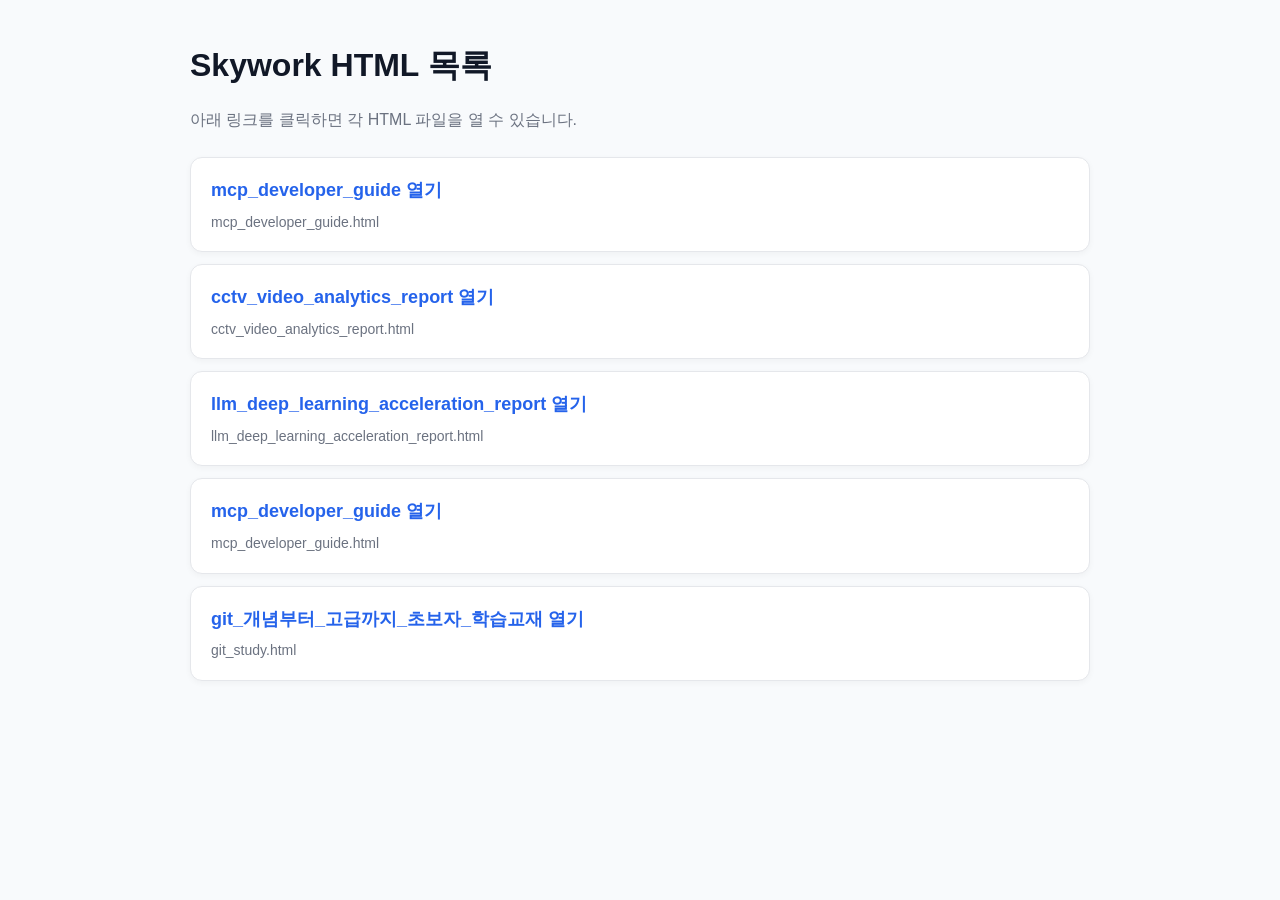
==== index.html @ 2409901c "Update link and filename for git study resource" ====
<!DOCTYPE html>
<html lang="ko">
<head>
  <meta charset="UTF-8">
  <title>Skywork AI에서 생성한 HTML 파일 목록</title>
  <style>
    body {
      font-family: Arial, sans-serif;
      max-width: 900px;
      margin: 40px auto;
      padding: 0 20px;
      line-height: 1.6;
      background: #f8fafc;
      color: #111827;
    }

    h1 {
      margin-bottom: 8px;
    }

    .description {
      color: #6b7280;
      margin-bottom: 24px;
    }

    .card {
      background: #ffffff;
      border: 1px solid #e5e7eb;
      border-radius: 12px;
      padding: 18px 20px;
      margin-bottom: 12px;
      box-shadow: 0 2px 6px rgba(0, 0, 0, 0.04);
    }

    .card a {
      font-size: 18px;
      font-weight: bold;
      color: #2563eb;
      text-decoration: none;
    }

    .card a:hover {
      text-decoration: underline;
    }

    .filename {
      margin-top: 6px;
      color: #6b7280;
      font-size: 14px;
    }
  </style>
</head>
<body>
  <h1>Skywork HTML 목록</h1>
  <p class="description">아래 링크를 클릭하면 각 HTML 파일을 열 수 있습니다.</p>

  <div class="card">
    <a href="mcp_developer_guide.html">mcp_developer_guide 열기</a>
    <div class="filename">mcp_developer_guide.html</div>
  </div>

  <div class="card">
    <a href="cctv_video_analytics_report.html">cctv_video_analytics_report 열기</a>
    <div class="filename">cctv_video_analytics_report.html</div>
  </div>

  <div class="card">
    <a href="llm_deep_learning_acceleration_report.html">llm_deep_learning_acceleration_report 열기</a>
    <div class="filename">llm_deep_learning_acceleration_report.html</div>
  </div>

  <div class="card">
    <a href="mcp_developer_guide.html">mcp_developer_guide 열기</a>
    <div class="filename">mcp_developer_guide.html</div>
  </div>

  <div class="card">
    <a href="git_study.html">git_개념부터_고급까지_초보자_학습교재 열기</a>
    <div class="filename">git_study.html</div>
  </div>
</body>
</html>
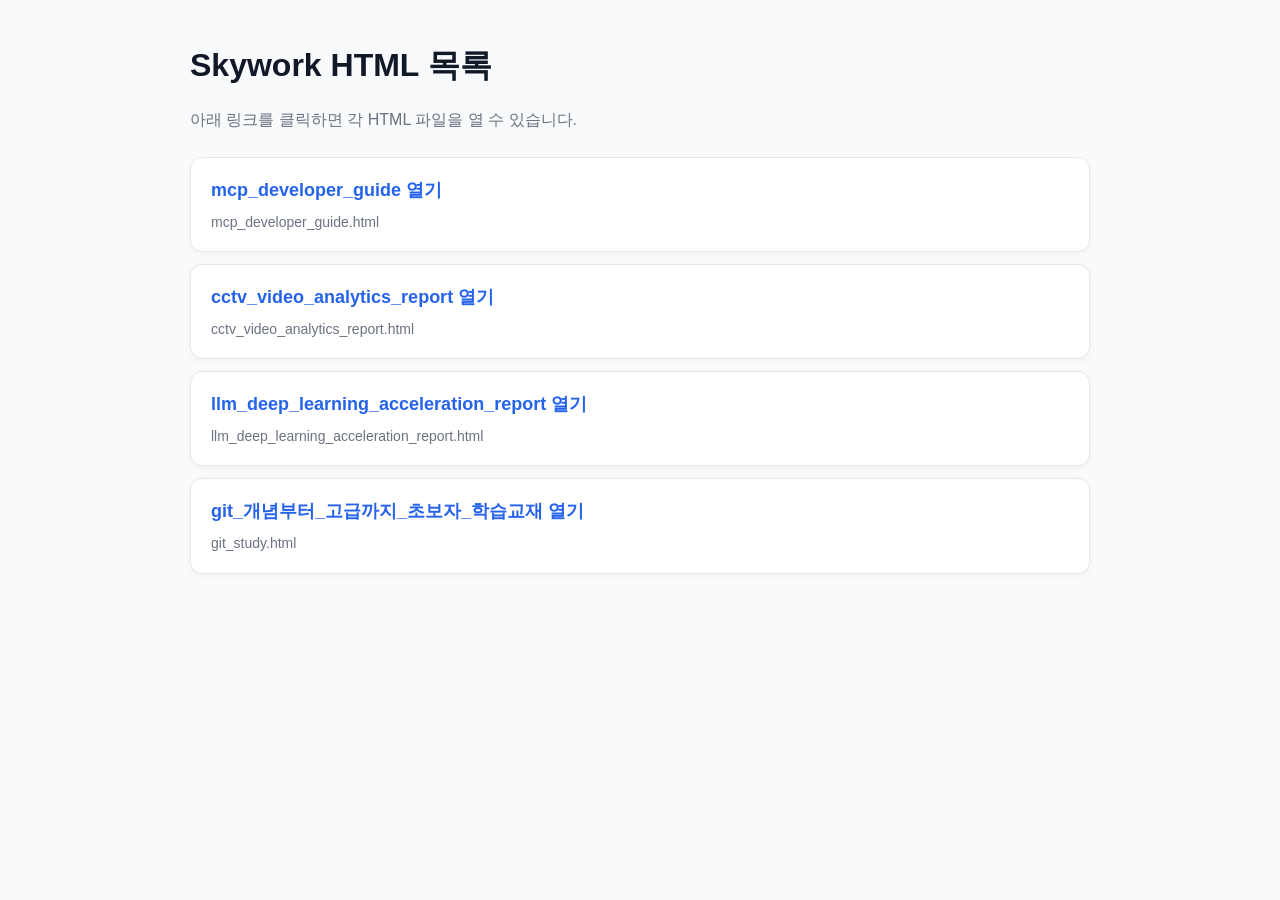
==== commit 26d6f23d: "Update index.html" ====
--- a/index.html
+++ b/index.html
@@ -70,11 +70,6 @@
   </div>
 
   <div class="card">
-    <a href="mcp_developer_guide.html">mcp_developer_guide 열기</a>
-    <div class="filename">mcp_developer_guide.html</div>
-  </div>
-
-  <div class="card">
     <a href="git_study.html">git_개념부터_고급까지_초보자_학습교재 열기</a>
     <div class="filename">git_study.html</div>
   </div>
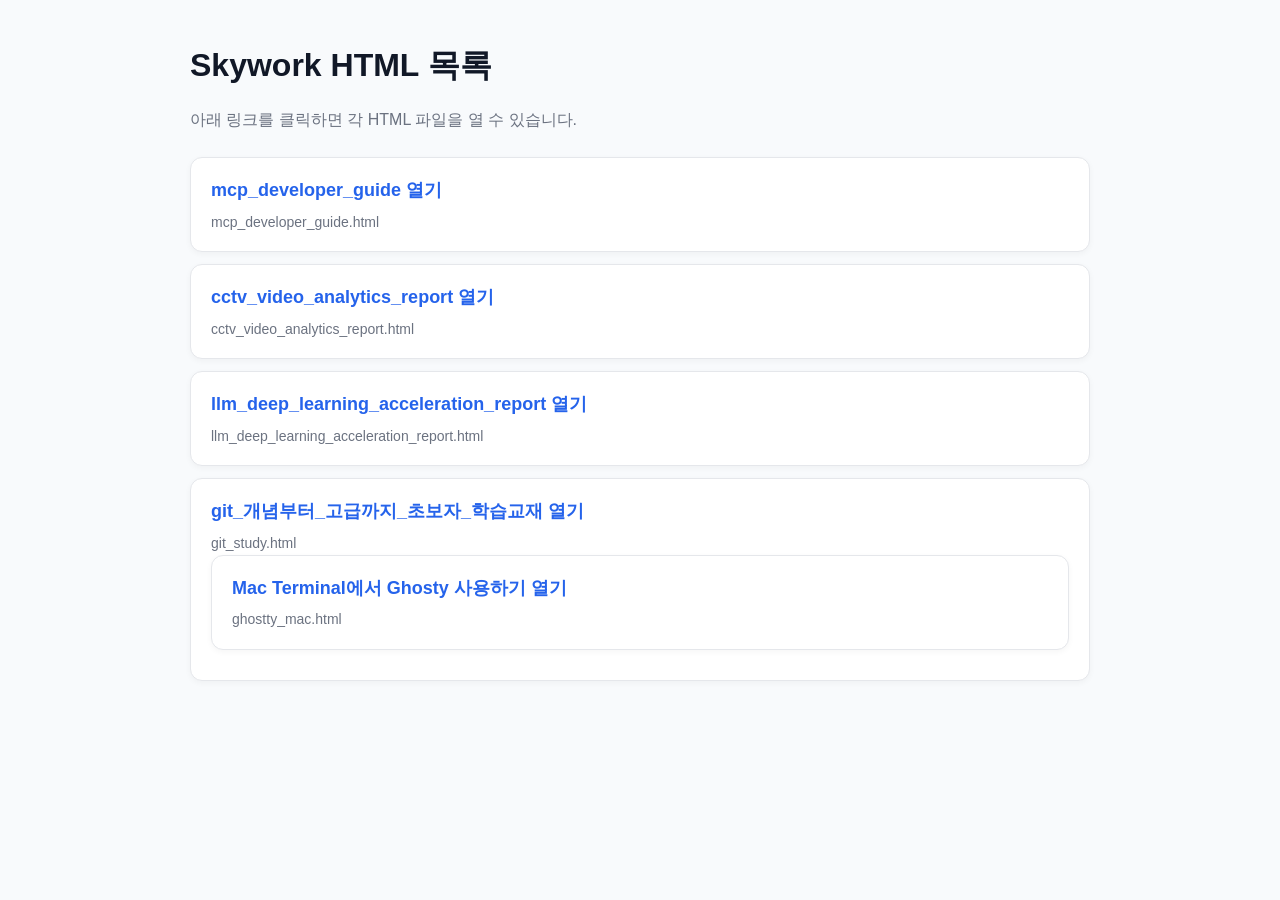
==== commit c338a7d3: "Add link to Ghosty usage guide for Mac Terminal" ====
--- a/index.html
+++ b/index.html
@@ -72,6 +72,11 @@
   <div class="card">
     <a href="git_study.html">git_개념부터_고급까지_초보자_학습교재 열기</a>
     <div class="filename">git_study.html</div>
+  
+  <div class="card">
+    <a href="ghostty_mac.html">Mac Terminal에서 Ghosty 사용하기 열기</a>
+    <div class="filename">ghostty_mac.html</div>
+
   </div>
 </body>
 </html>
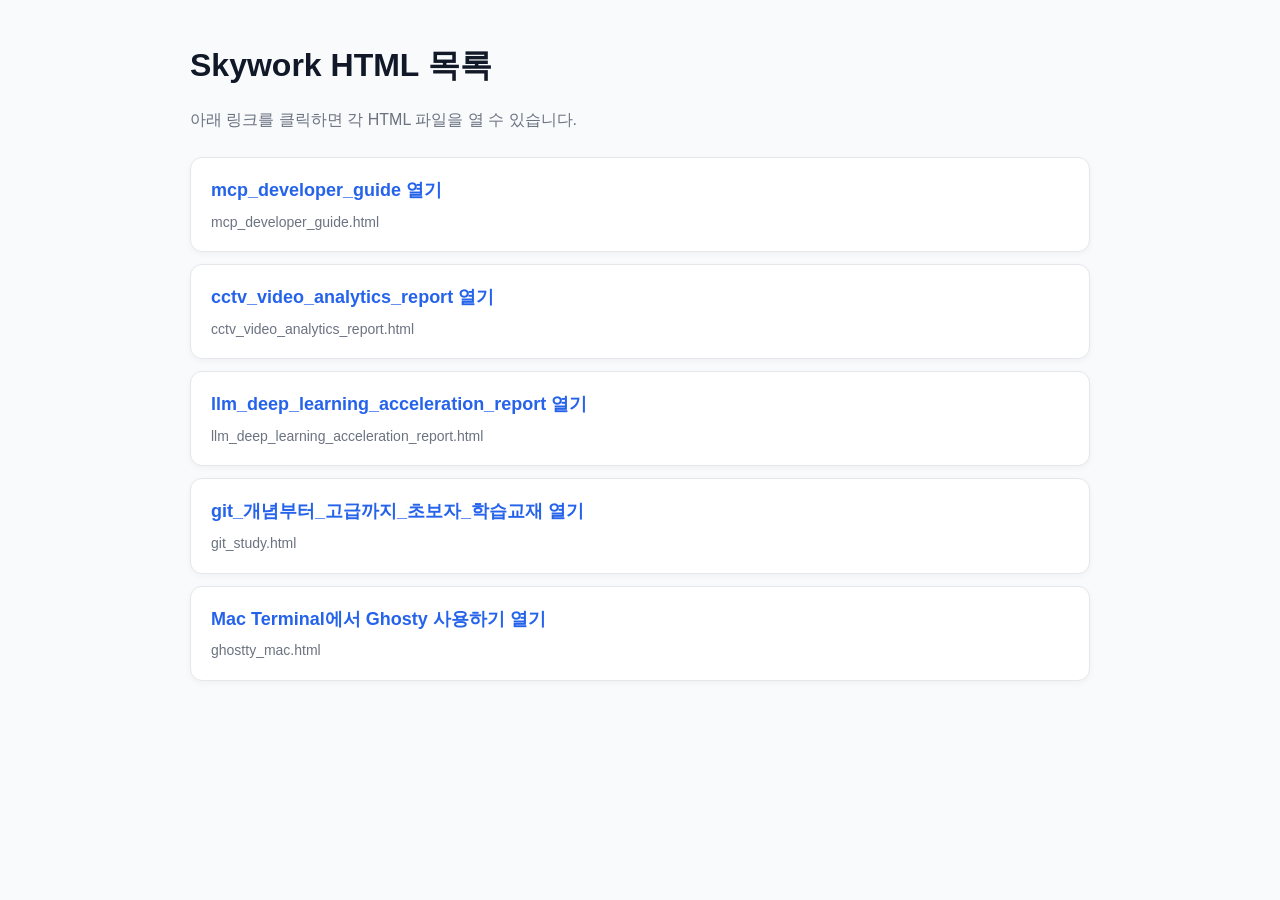
==== commit 2dbe9193: "Update index.html" ====
--- a/index.html
+++ b/index.html
@@ -72,6 +72,7 @@
   <div class="card">
     <a href="git_study.html">git_개념부터_고급까지_초보자_학습교재 열기</a>
     <div class="filename">git_study.html</div>
+  </div>
   
   <div class="card">
     <a href="ghostty_mac.html">Mac Terminal에서 Ghosty 사용하기 열기</a>
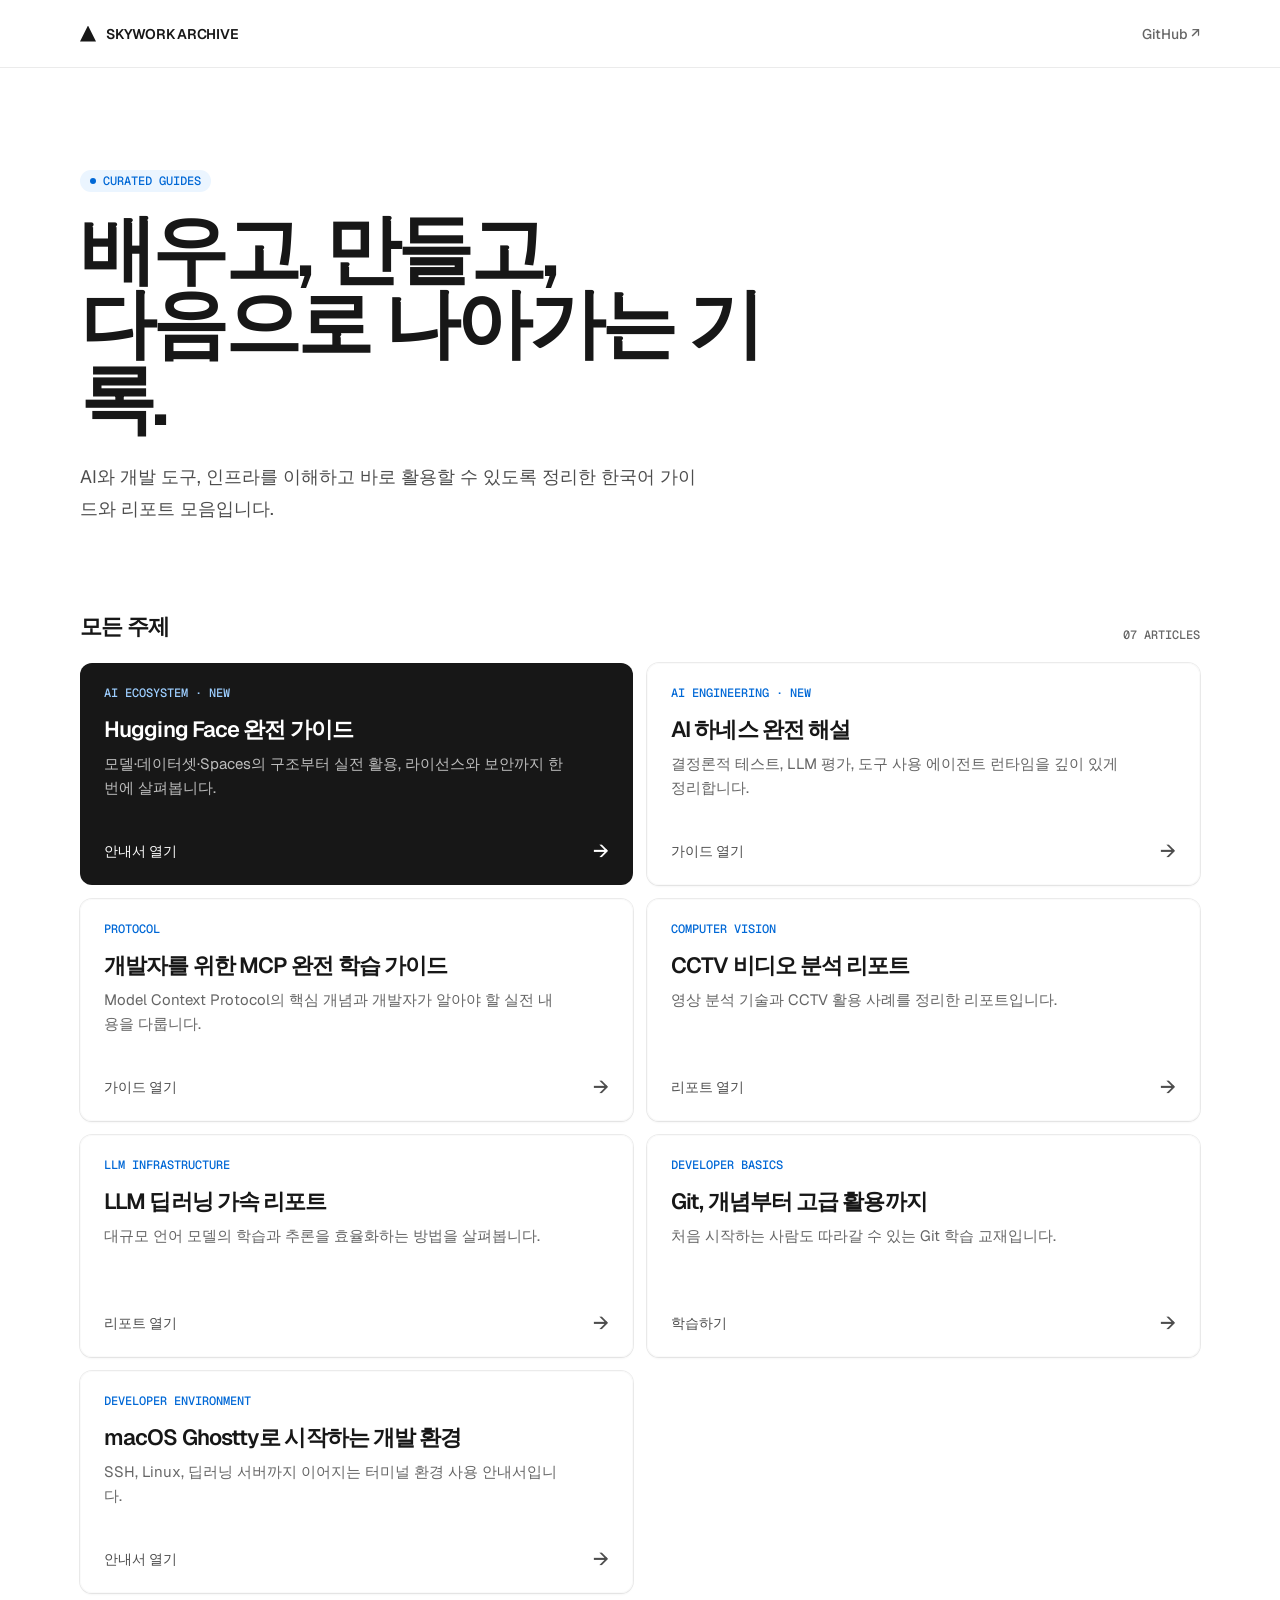
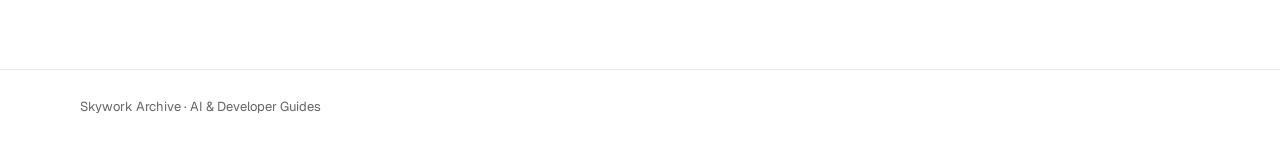
==== commit 78298703: "feat: publish AI guides and redesign archive" ====
--- a/index.html
+++ b/index.html
@@ -1,83 +1,168 @@
-<!DOCTYPE html>
+<!doctype html>
 <html lang="ko">
 <head>
   <meta charset="UTF-8">
-  <title>Skywork AI에서 생성한 HTML 파일 목록</title>
+  <meta name="viewport" content="width=device-width, initial-scale=1">
+  <meta name="description" content="AI, 개발 도구, 인프라를 주제로 한 한국어 가이드와 리포트 모음입니다.">
+  <title>Skywork Archive — AI &amp; Developer Guides</title>
+  <link rel="preconnect" href="https://fonts.googleapis.com">
+  <link rel="preconnect" href="https://fonts.gstatic.com" crossorigin>
+  <link href="https://fonts.googleapis.com/css2?family=Geist:wght@400;500;600&family=Geist+Mono:wght@400;500&display=swap" rel="stylesheet">
   <style>
-    body {
-      font-family: Arial, sans-serif;
-      max-width: 900px;
-      margin: 40px auto;
-      padding: 0 20px;
-      line-height: 1.6;
-      background: #f8fafc;
-      color: #111827;
+    :root {
+      --ink: #171717;
+      --muted: #666;
+      --line: rgba(0, 0, 0, .08);
+      --surface: #fff;
+      --wash: #fafafa;
+      --blue-wash: #ebf5ff;
+      --blue: #0068d6;
+      --ring: 0 0 0 1px var(--line);
+      --card-shadow: 0 0 0 1px var(--line), 0 2px 2px rgba(0,0,0,.035), inset 0 0 0 1px #fafafa;
     }
 
-    h1 {
-      margin-bottom: 8px;
+    * { box-sizing: border-box; }
+    html { scroll-behavior: smooth; }
+    body {
+      margin: 0;
+      min-width: 320px;
+      background: var(--surface);
+      color: var(--ink);
+      font-family: "Geist", -apple-system, BlinkMacSystemFont, "Segoe UI", sans-serif;
+      font-feature-settings: "liga" 1;
+      -webkit-font-smoothing: antialiased;
     }
+    a { color: inherit; }
+    .container { width: min(1120px, calc(100% - 40px)); margin: 0 auto; }
 
-    .description {
-      color: #6b7280;
-      margin-bottom: 24px;
+    header {
+      min-height: 68px;
+      border-bottom: 1px solid var(--line);
+      display: flex;
+      align-items: center;
     }
+    .site-nav { display: flex; align-items: center; justify-content: space-between; gap: 16px; }
+    .brand { display: inline-flex; align-items: center; gap: 10px; color: var(--ink); text-decoration: none; font-size: 14px; font-weight: 600; letter-spacing: -.25px; }
+    .brand-mark { width: 16px; height: 16px; background: var(--ink); clip-path: polygon(50% 0, 100% 100%, 0 100%); }
+    .source-link { color: var(--muted); font-size: 14px; font-weight: 500; text-decoration: none; }
+    .source-link:hover { color: var(--ink); }
+    .source-link:focus-visible, .article:focus-visible { outline: 2px solid #0070f3; outline-offset: 3px; }
 
-    .card {
-      background: #ffffff;
-      border: 1px solid #e5e7eb;
+    main { padding: 100px 0 76px; }
+    .eyebrow { display: inline-flex; align-items: center; gap: 7px; margin: 0 0 20px; color: var(--blue); background: var(--blue-wash); border-radius: 999px; padding: 5px 10px; font: 500 12px/1 "Geist Mono", ui-monospace, monospace; }
+    .eyebrow::before { content: ""; width: 6px; height: 6px; background: currentColor; border-radius: 50%; }
+    h1 { max-width: 760px; margin: 0; font-size: clamp(42px, 7vw, 76px); line-height: .98; letter-spacing: clamp(-3.6px, -.4vw, -2px); font-weight: 600; }
+    .intro { max-width: 620px; margin: 26px 0 0; color: #4d4d4d; font-size: 18px; line-height: 1.75; }
+
+    .collection-head { display: flex; align-items: end; justify-content: space-between; gap: 20px; margin: 88px 0 22px; }
+    .collection-head h2 { margin: 0; font-size: 22px; line-height: 1.3; letter-spacing: -.8px; }
+    .collection-count { margin: 0; color: var(--muted); font: 500 12px/1 "Geist Mono", ui-monospace, monospace; }
+    .grid { display: grid; grid-template-columns: repeat(2, minmax(0, 1fr)); gap: 14px; }
+    .article {
+      min-height: 222px;
+      padding: 24px;
+      background: var(--surface);
+      box-shadow: var(--card-shadow);
       border-radius: 12px;
-      padding: 18px 20px;
-      margin-bottom: 12px;
-      box-shadow: 0 2px 6px rgba(0, 0, 0, 0.04);
+      display: flex;
+      flex-direction: column;
+      text-decoration: none;
+      transition: transform 180ms ease, box-shadow 180ms ease;
     }
+    .article:hover { transform: translateY(-3px); box-shadow: 0 0 0 1px rgba(0,0,0,.11), 0 12px 24px rgba(0,0,0,.07), inset 0 0 0 1px #fafafa; }
+    .article--featured { background: #171717; color: #fff; box-shadow: none; }
+    .article--featured:hover { box-shadow: 0 12px 24px rgba(0,0,0,.17); }
+    .article-meta { color: var(--blue); font: 500 12px/1 "Geist Mono", ui-monospace, monospace; }
+    .article--featured .article-meta { color: #9dceff; }
+    .article h3 { max-width: 440px; margin: 17px 0 8px; font-size: 22px; line-height: 1.25; letter-spacing: -.9px; font-weight: 600; }
+    .article p { max-width: 460px; margin: 0; color: var(--muted); font-size: 15px; line-height: 1.6; }
+    .article--featured p { color: #bdbdbd; }
+    .open { display: flex; align-items: center; justify-content: space-between; gap: 10px; margin-top: auto; padding-top: 24px; color: #4d4d4d; font-size: 14px; font-weight: 500; }
+    .article--featured .open { color: #fff; }
+    .arrow { font-size: 20px; line-height: 1; transition: transform 180ms ease; }
+    .article:hover .arrow { transform: translateX(4px); }
 
-    .card a {
-      font-size: 18px;
-      font-weight: bold;
-      color: #2563eb;
-      text-decoration: none;
-    }
+    footer { border-top: 1px solid var(--line); padding: 28px 0 36px; }
+    footer p { margin: 0; color: var(--muted); font-size: 13px; }
 
-    .card a:hover {
-      text-decoration: underline;
-    }
-
-    .filename {
-      margin-top: 6px;
-      color: #6b7280;
-      font-size: 14px;
+    @media (max-width: 680px) {
+      .container { width: min(100% - 32px, 1120px); }
+      main { padding: 72px 0 52px; }
+      h1 { letter-spacing: -2.5px; }
+      .intro { font-size: 16px; }
+      .collection-head { margin-top: 60px; }
+      .grid { grid-template-columns: 1fr; }
+      .article { min-height: 205px; }
     }
   </style>
 </head>
 <body>
-  <h1>Skywork HTML 목록</h1>
-  <p class="description">아래 링크를 클릭하면 각 HTML 파일을 열 수 있습니다.</p>
+  <header>
+    <nav class="container site-nav" aria-label="주요 탐색">
+      <a class="brand" href="./" aria-label="Skywork Archive 홈"><span class="brand-mark" aria-hidden="true"></span>SKYWORK ARCHIVE</a>
+      <a class="source-link" href="https://github.com/pyongkun/skywork-html" target="_blank" rel="noreferrer">GitHub ↗</a>
+    </nav>
+  </header>
 
-  <div class="card">
-    <a href="mcp_developer_guide.html">mcp_developer_guide 열기</a>
-    <div class="filename">mcp_developer_guide.html</div>
-  </div>
+  <main class="container">
+    <p class="eyebrow">CURATED GUIDES</p>
+    <h1>배우고, 만들고,<br>다음으로 나아가는 기록.</h1>
+    <p class="intro">AI와 개발 도구, 인프라를 이해하고 바로 활용할 수 있도록 정리한 한국어 가이드와 리포트 모음입니다.</p>
 
-  <div class="card">
-    <a href="cctv_video_analytics_report.html">cctv_video_analytics_report 열기</a>
-    <div class="filename">cctv_video_analytics_report.html</div>
-  </div>
+    <section aria-labelledby="collection-title">
+      <div class="collection-head">
+        <h2 id="collection-title">모든 주제</h2>
+        <p class="collection-count">07 ARTICLES</p>
+      </div>
+      <div class="grid">
+        <a class="article article--featured" href="hugging-face-guide/">
+          <span class="article-meta">AI ECOSYSTEM · NEW</span>
+          <h3>Hugging Face 완전 가이드</h3>
+          <p>모델·데이터셋·Spaces의 구조부터 실전 활용, 라이선스와 보안까지 한 번에 살펴봅니다.</p>
+          <span class="open">안내서 열기 <span class="arrow" aria-hidden="true">→</span></span>
+        </a>
+        <a class="article" href="ai-harness-guide/">
+          <span class="article-meta">AI ENGINEERING · NEW</span>
+          <h3>AI 하네스 완전 해설</h3>
+          <p>결정론적 테스트, LLM 평가, 도구 사용 에이전트 런타임을 깊이 있게 정리합니다.</p>
+          <span class="open">가이드 열기 <span class="arrow" aria-hidden="true">→</span></span>
+        </a>
+        <a class="article" href="mcp_developer_guide.html">
+          <span class="article-meta">PROTOCOL</span>
+          <h3>개발자를 위한 MCP 완전 학습 가이드</h3>
+          <p>Model Context Protocol의 핵심 개념과 개발자가 알아야 할 실전 내용을 다룹니다.</p>
+          <span class="open">가이드 열기 <span class="arrow" aria-hidden="true">→</span></span>
+        </a>
+        <a class="article" href="cctv_video_analytics_report.html">
+          <span class="article-meta">COMPUTER VISION</span>
+          <h3>CCTV 비디오 분석 리포트</h3>
+          <p>영상 분석 기술과 CCTV 활용 사례를 정리한 리포트입니다.</p>
+          <span class="open">리포트 열기 <span class="arrow" aria-hidden="true">→</span></span>
+        </a>
+        <a class="article" href="llm_deep_learning_acceleration_report.html">
+          <span class="article-meta">LLM INFRASTRUCTURE</span>
+          <h3>LLM 딥러닝 가속 리포트</h3>
+          <p>대규모 언어 모델의 학습과 추론을 효율화하는 방법을 살펴봅니다.</p>
+          <span class="open">리포트 열기 <span class="arrow" aria-hidden="true">→</span></span>
+        </a>
+        <a class="article" href="git_study.html">
+          <span class="article-meta">DEVELOPER BASICS</span>
+          <h3>Git, 개념부터 고급 활용까지</h3>
+          <p>처음 시작하는 사람도 따라갈 수 있는 Git 학습 교재입니다.</p>
+          <span class="open">학습하기 <span class="arrow" aria-hidden="true">→</span></span>
+        </a>
+        <a class="article" href="ghostty_mac.html">
+          <span class="article-meta">DEVELOPER ENVIRONMENT</span>
+          <h3>macOS Ghostty로 시작하는 개발 환경</h3>
+          <p>SSH, Linux, 딥러닝 서버까지 이어지는 터미널 환경 사용 안내서입니다.</p>
+          <span class="open">안내서 열기 <span class="arrow" aria-hidden="true">→</span></span>
+        </a>
+      </div>
+    </section>
+  </main>
 
-  <div class="card">
-    <a href="llm_deep_learning_acceleration_report.html">llm_deep_learning_acceleration_report 열기</a>
-    <div class="filename">llm_deep_learning_acceleration_report.html</div>
-  </div>
-
-  <div class="card">
-    <a href="git_study.html">git_개념부터_고급까지_초보자_학습교재 열기</a>
-    <div class="filename">git_study.html</div>
-  </div>
-  
-  <div class="card">
-    <a href="ghostty_mac.html">Mac Terminal에서 Ghosty 사용하기 열기</a>
-    <div class="filename">ghostty_mac.html</div>
-
-  </div>
+  <footer>
+    <div class="container"><p>Skywork Archive · AI &amp; Developer Guides</p></div>
+  </footer>
 </body>
 </html>
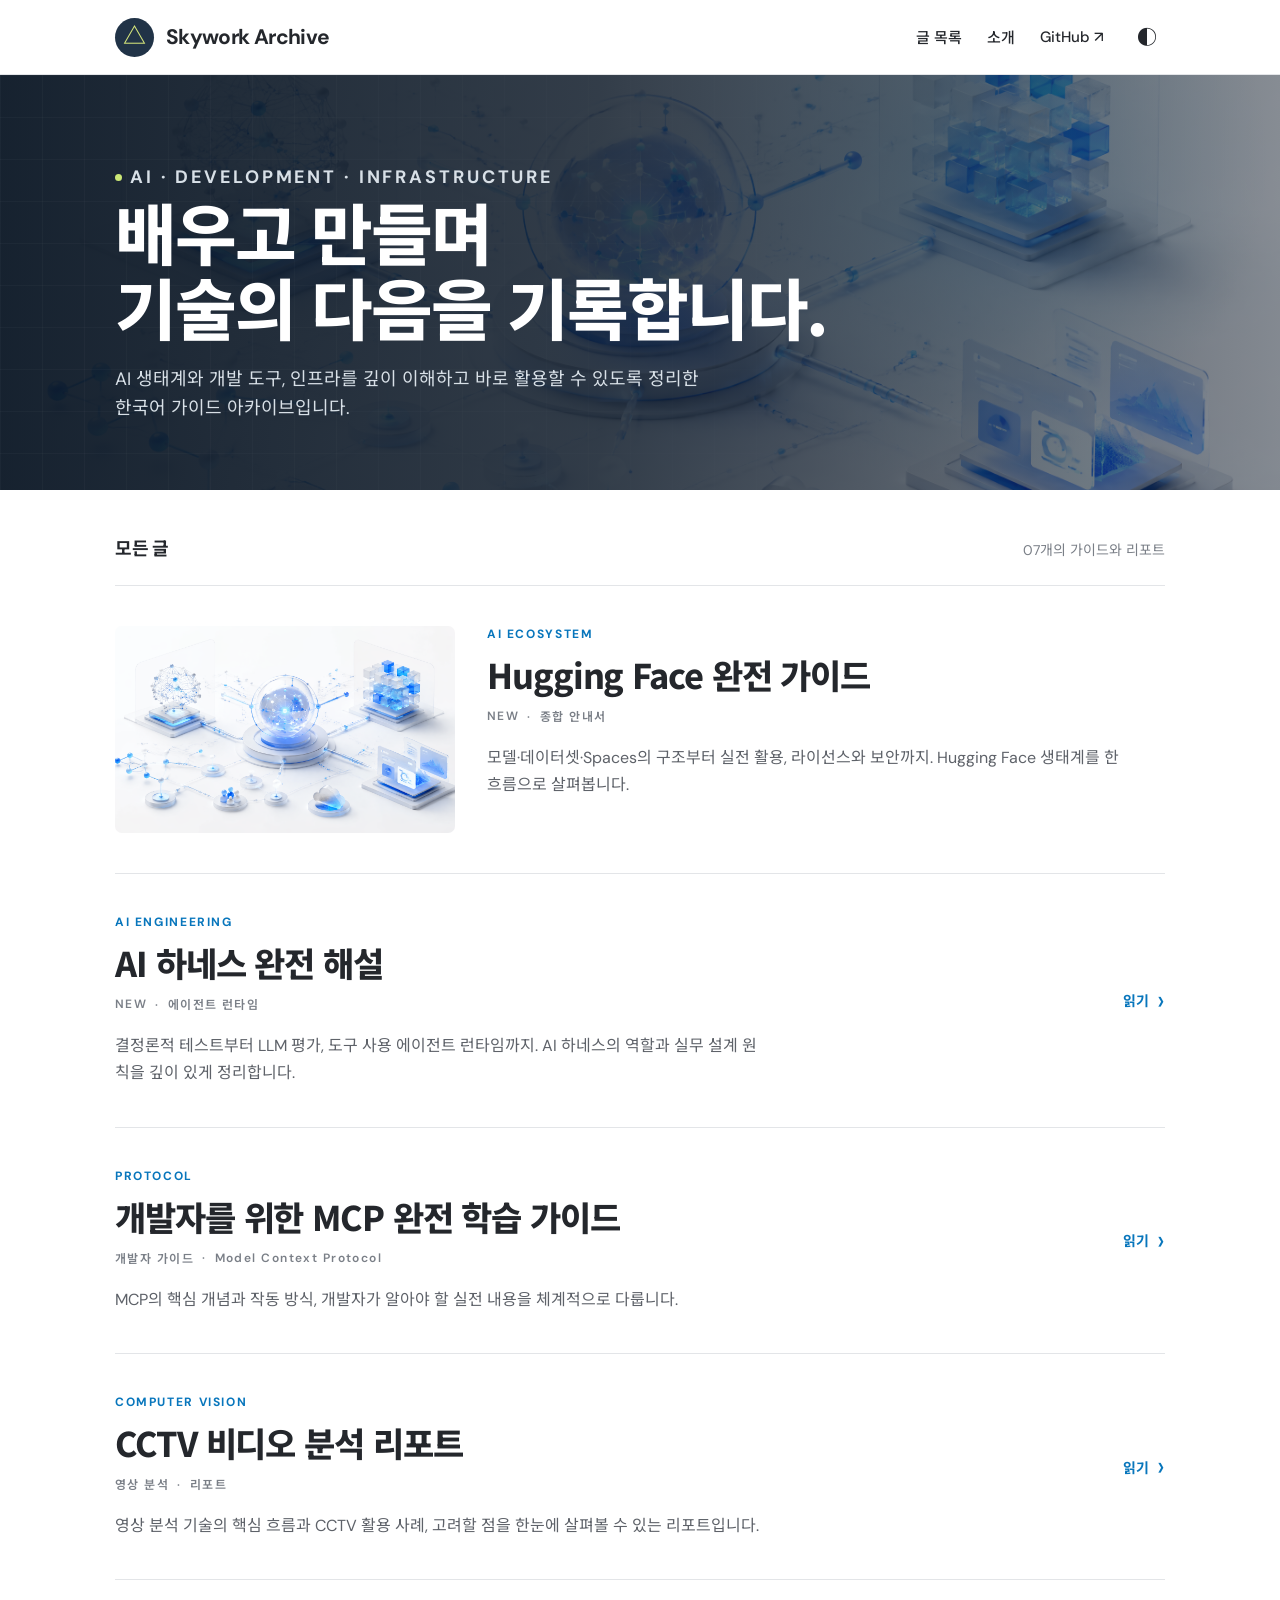
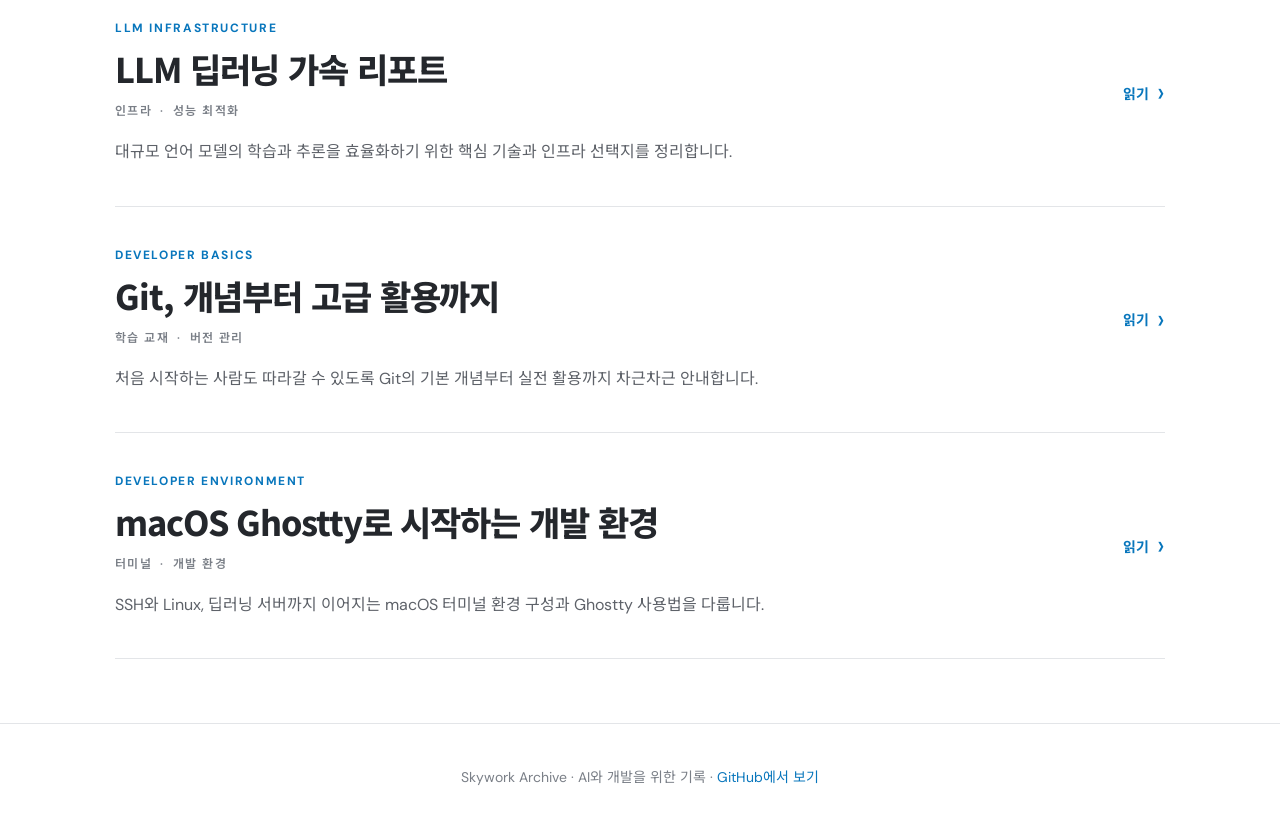
==== commit 5b4d5c1a: "style: adopt editorial archive homepage" ====
--- a/index.html
+++ b/index.html
@@ -3,22 +3,39 @@
 <head>
   <meta charset="UTF-8">
   <meta name="viewport" content="width=device-width, initial-scale=1">
-  <meta name="description" content="AI, 개발 도구, 인프라를 주제로 한 한국어 가이드와 리포트 모음입니다.">
+  <meta name="description" content="AI, 개발 도구, 인프라를 주제로 한 한국어 가이드와 리포트 아카이브입니다.">
   <title>Skywork Archive — AI &amp; Developer Guides</title>
   <link rel="preconnect" href="https://fonts.googleapis.com">
   <link rel="preconnect" href="https://fonts.gstatic.com" crossorigin>
-  <link href="https://fonts.googleapis.com/css2?family=Geist:wght@400;500;600&family=Geist+Mono:wght@400;500&display=swap" rel="stylesheet">
+  <link href="https://fonts.googleapis.com/css2?family=DM+Sans:wght@400;500;600;700&family=Noto+Sans+KR:wght@400;500;600;700;800&display=swap" rel="stylesheet">
   <style>
     :root {
-      --ink: #171717;
-      --muted: #666;
-      --line: rgba(0, 0, 0, .08);
-      --surface: #fff;
-      --wash: #fafafa;
-      --blue-wash: #ebf5ff;
-      --blue: #0068d6;
-      --ring: 0 0 0 1px var(--line);
-      --card-shadow: 0 0 0 1px var(--line), 0 2px 2px rgba(0,0,0,.035), inset 0 0 0 1px #fafafa;
+      --page: #ffffff;
+      --surface: #ffffff;
+      --ink: #24272c;
+      --soft-ink: #5e6269;
+      --quiet: #7a7f87;
+      --line: #e3e5e8;
+      --accent: #0876bc;
+      --accent-hover: #065f98;
+      --header: rgba(255, 255, 255, .94);
+      --hero-overlay: linear-gradient(90deg, rgba(13, 25, 39, .96) 0%, rgba(13, 25, 39, .84) 47%, rgba(13, 25, 39, .48) 100%);
+      --hero-fade: radial-gradient(circle at 74% 20%, rgba(72, 166, 214, .32), transparent 32%);
+      --hero-image: url("hugging-face-guide/images/hf_ecosystem_hero_2.png");
+    }
+
+    html[data-theme="dark"] {
+      --page: #181b20;
+      --surface: #1e2228;
+      --ink: #f4f5f6;
+      --soft-ink: #c6c9ce;
+      --quiet: #a8adb5;
+      --line: #373c44;
+      --accent: #45a8e8;
+      --accent-hover: #8dccf4;
+      --header: rgba(24, 27, 32, .94);
+      --hero-overlay: linear-gradient(90deg, rgba(8, 15, 24, .98) 0%, rgba(8, 15, 24, .9) 47%, rgba(8, 15, 24, .56) 100%);
+      --hero-fade: radial-gradient(circle at 74% 20%, rgba(30, 125, 176, .32), transparent 32%);
     }
 
     * { box-sizing: border-box; }
@@ -26,143 +43,233 @@
     body {
       margin: 0;
       min-width: 320px;
-      background: var(--surface);
+      background: var(--page);
       color: var(--ink);
-      font-family: "Geist", -apple-system, BlinkMacSystemFont, "Segoe UI", sans-serif;
-      font-feature-settings: "liga" 1;
+      font-family: "DM Sans", "Noto Sans KR", -apple-system, BlinkMacSystemFont, "Segoe UI", sans-serif;
       -webkit-font-smoothing: antialiased;
+      transition: background-color 160ms ease, color 160ms ease;
     }
     a { color: inherit; }
-    .container { width: min(1120px, calc(100% - 40px)); margin: 0 auto; }
-
-    header {
-      min-height: 68px;
+    .container { width: min(1050px, calc(100% - 40px)); margin: 0 auto; }
+
+    .site-header {
+      position: sticky;
+      z-index: 10;
+      top: 0;
       border-bottom: 1px solid var(--line);
+      background: var(--header);
+      backdrop-filter: blur(12px);
+    }
+    .nav { min-height: 74px; display: flex; align-items: center; justify-content: space-between; gap: 24px; }
+    .brand { display: inline-flex; align-items: center; gap: 12px; color: var(--ink); text-decoration: none; font-size: 21px; font-weight: 700; letter-spacing: -.65px; white-space: nowrap; }
+    .brand-mark { position: relative; display: grid; place-items: center; width: 39px; height: 39px; overflow: hidden; border-radius: 50%; background: #213347; color: #d9e97c; font-size: 23px; line-height: 1; }
+    .brand-mark::before { content: "△"; transform: translateY(-1px); }
+    .menu { display: flex; align-items: center; justify-content: flex-end; flex-wrap: wrap; gap: 25px; }
+    .menu a { color: var(--ink); font-size: 15px; font-weight: 500; text-decoration: none; }
+    .menu a:hover { color: var(--accent); }
+    .theme-toggle { display: inline-grid; place-items: center; width: 36px; height: 36px; padding: 0; cursor: pointer; border: 0; border-radius: 50%; background: transparent; color: var(--ink); font-size: 20px; }
+    .theme-toggle:hover { color: var(--accent); background: color-mix(in srgb, var(--accent) 10%, transparent); }
+    .theme-toggle:focus-visible, a:focus-visible { outline: 3px solid color-mix(in srgb, var(--accent) 60%, transparent); outline-offset: 3px; }
+
+    .hero {
+      position: relative;
+      isolation: isolate;
       display: flex;
       align-items: center;
-    }
-    .site-nav { display: flex; align-items: center; justify-content: space-between; gap: 16px; }
-    .brand { display: inline-flex; align-items: center; gap: 10px; color: var(--ink); text-decoration: none; font-size: 14px; font-weight: 600; letter-spacing: -.25px; }
-    .brand-mark { width: 16px; height: 16px; background: var(--ink); clip-path: polygon(50% 0, 100% 100%, 0 100%); }
-    .source-link { color: var(--muted); font-size: 14px; font-weight: 500; text-decoration: none; }
-    .source-link:hover { color: var(--ink); }
-    .source-link:focus-visible, .article:focus-visible { outline: 2px solid #0070f3; outline-offset: 3px; }
-
-    main { padding: 100px 0 76px; }
-    .eyebrow { display: inline-flex; align-items: center; gap: 7px; margin: 0 0 20px; color: var(--blue); background: var(--blue-wash); border-radius: 999px; padding: 5px 10px; font: 500 12px/1 "Geist Mono", ui-monospace, monospace; }
-    .eyebrow::before { content: ""; width: 6px; height: 6px; background: currentColor; border-radius: 50%; }
-    h1 { max-width: 760px; margin: 0; font-size: clamp(42px, 7vw, 76px); line-height: .98; letter-spacing: clamp(-3.6px, -.4vw, -2px); font-weight: 600; }
-    .intro { max-width: 620px; margin: 26px 0 0; color: #4d4d4d; font-size: 18px; line-height: 1.75; }
-
-    .collection-head { display: flex; align-items: end; justify-content: space-between; gap: 20px; margin: 88px 0 22px; }
-    .collection-head h2 { margin: 0; font-size: 22px; line-height: 1.3; letter-spacing: -.8px; }
-    .collection-count { margin: 0; color: var(--muted); font: 500 12px/1 "Geist Mono", ui-monospace, monospace; }
-    .grid { display: grid; grid-template-columns: repeat(2, minmax(0, 1fr)); gap: 14px; }
-    .article {
-      min-height: 222px;
-      padding: 24px;
-      background: var(--surface);
-      box-shadow: var(--card-shadow);
-      border-radius: 12px;
-      display: flex;
-      flex-direction: column;
-      text-decoration: none;
-      transition: transform 180ms ease, box-shadow 180ms ease;
-    }
-    .article:hover { transform: translateY(-3px); box-shadow: 0 0 0 1px rgba(0,0,0,.11), 0 12px 24px rgba(0,0,0,.07), inset 0 0 0 1px #fafafa; }
-    .article--featured { background: #171717; color: #fff; box-shadow: none; }
-    .article--featured:hover { box-shadow: 0 12px 24px rgba(0,0,0,.17); }
-    .article-meta { color: var(--blue); font: 500 12px/1 "Geist Mono", ui-monospace, monospace; }
-    .article--featured .article-meta { color: #9dceff; }
-    .article h3 { max-width: 440px; margin: 17px 0 8px; font-size: 22px; line-height: 1.25; letter-spacing: -.9px; font-weight: 600; }
-    .article p { max-width: 460px; margin: 0; color: var(--muted); font-size: 15px; line-height: 1.6; }
-    .article--featured p { color: #bdbdbd; }
-    .open { display: flex; align-items: center; justify-content: space-between; gap: 10px; margin-top: auto; padding-top: 24px; color: #4d4d4d; font-size: 14px; font-weight: 500; }
-    .article--featured .open { color: #fff; }
-    .arrow { font-size: 20px; line-height: 1; transition: transform 180ms ease; }
-    .article:hover .arrow { transform: translateX(4px); }
-
-    footer { border-top: 1px solid var(--line); padding: 28px 0 36px; }
-    footer p { margin: 0; color: var(--muted); font-size: 13px; }
-
-    @media (max-width: 680px) {
-      .container { width: min(100% - 32px, 1120px); }
-      main { padding: 72px 0 52px; }
-      h1 { letter-spacing: -2.5px; }
-      .intro { font-size: 16px; }
-      .collection-head { margin-top: 60px; }
-      .grid { grid-template-columns: 1fr; }
-      .article { min-height: 205px; }
+      min-height: 390px;
+      overflow: hidden;
+      color: #fff;
+      background-color: #101d2d;
+      background-image: var(--hero-overlay), var(--hero-fade), var(--hero-image);
+      background-position: center, center, 75% center;
+      background-repeat: no-repeat;
+      background-size: cover, cover, cover;
+    }
+    .hero::after { content: ""; position: absolute; z-index: -1; inset: 0; opacity: .28; background-image: linear-gradient(rgba(255,255,255,.1) 1px, transparent 1px), linear-gradient(90deg, rgba(255,255,255,.1) 1px, transparent 1px); background-size: 42px 42px; mask-image: linear-gradient(to right, black, transparent 72%); }
+    .hero-copy { padding: 66px 0; }
+    .hero-label { display: inline-flex; align-items: center; gap: 8px; margin: 0 0 15px; color: #b9dff6; font-size: 12px; font-weight: 700; letter-spacing: .16em; }
+    .hero-label::before { content: ""; width: 7px; height: 7px; border-radius: 50%; background: #cce876; }
+    h1 { max-width: 730px; margin: 0; color: #fff; font-family: "Noto Sans KR", "DM Sans", sans-serif; font-size: clamp(38px, 5.7vw, 67px); font-weight: 800; line-height: 1.12; letter-spacing: -2.2px; text-wrap: balance; }
+    .hero p { max-width: 600px; margin: 22px 0 0; color: #d8e0e7; font-size: 18px; line-height: 1.65; }
+
+    main { padding-bottom: 20px; }
+    .intro-row { display: flex; align-items: baseline; justify-content: space-between; gap: 24px; padding: 44px 0 24px; }
+    .intro-row h2 { margin: 0; font-size: 18px; font-weight: 700; letter-spacing: -.35px; }
+    .intro-row p { margin: 0; color: var(--quiet); font-size: 14px; }
+    .posts { border-top: 1px solid var(--line); }
+    .post { display: grid; grid-template-columns: minmax(0, 1fr) 185px; gap: 42px; padding: 40px 0; border-bottom: 1px solid var(--line); }
+    .post--with-cover { grid-template-columns: 340px minmax(0, 1fr); gap: 32px; }
+    .post-cover { display: block; min-height: 202px; overflow: hidden; border-radius: 7px; background: #1e344b; text-decoration: none; }
+    .post-cover img { width: 100%; height: 100%; min-height: 202px; object-fit: cover; transition: transform 280ms ease; }
+    .post-cover:hover img { transform: scale(1.04); }
+    .post-kind { margin: 0 0 12px; color: var(--accent); font-size: 12px; font-weight: 700; letter-spacing: .135em; }
+    .post-title { margin: 0; font-family: "Noto Sans KR", "DM Sans", sans-serif; font-size: clamp(25px, 3vw, 34px); font-weight: 800; line-height: 1.21; letter-spacing: -1.1px; }
+    .post-title a { text-decoration: none; }
+    .post-title a:hover { color: var(--accent); }
+    .post-meta { display: flex; gap: 8px; align-items: center; margin: 12px 0 0; color: var(--quiet); font-size: 12px; font-weight: 600; letter-spacing: .12em; }
+    .post-meta span + span::before { content: "·"; margin-right: 8px; }
+    .post-summary { max-width: 650px; margin: 19px 0 0; color: var(--soft-ink); font-size: 16px; line-height: 1.7; }
+    .post-link { align-self: center; justify-self: end; display: inline-flex; align-items: center; gap: 8px; color: var(--accent); font-size: 14px; font-weight: 700; text-decoration: none; white-space: nowrap; }
+    .post-link::after { content: "›"; font-size: 28px; font-weight: 400; line-height: .4; transition: transform 160ms ease; }
+    .post-link:hover { color: var(--accent-hover); }
+    .post-link:hover::after { transform: translateX(4px); }
+
+    .footer { margin-top: 44px; padding: 42px 0 46px; border-top: 1px solid var(--line); text-align: center; }
+    .footer p { margin: 0; color: var(--quiet); font-size: 14px; }
+    .footer a { color: var(--accent); text-decoration: none; }
+    .footer a:hover { text-decoration: underline; }
+
+    @media (max-width: 760px) {
+      .container { width: min(100% - 32px, 1050px); }
+      .nav { min-height: 67px; }
+      .brand { font-size: 18px; }
+      .brand-mark { width: 34px; height: 34px; font-size: 20px; }
+      .menu { gap: 14px; }
+      .menu a { font-size: 13px; }
+      .menu a:not(.github-link) { display: none; }
+      .hero { min-height: 335px; background-position: center, center, 63% center; }
+      .hero-copy { padding: 54px 0; }
+      .hero p { font-size: 16px; }
+      h1 { letter-spacing: -1.7px; }
+      .intro-row { padding: 31px 0 17px; }
+      .intro-row p { display: none; }
+      .post, .post--with-cover { grid-template-columns: 1fr; gap: 18px; padding: 32px 0; }
+      .post-cover { min-height: 178px; }
+      .post-cover img { min-height: 178px; }
+      .post-link { justify-self: start; }
+      .post-summary { margin-top: 14px; font-size: 15px; }
+    }
+
+    @media (prefers-reduced-motion: reduce) {
+      *, *::before, *::after { scroll-behavior: auto !important; transition-duration: .01ms !important; }
     }
   </style>
 </head>
 <body>
-  <header>
-    <nav class="container site-nav" aria-label="주요 탐색">
-      <a class="brand" href="./" aria-label="Skywork Archive 홈"><span class="brand-mark" aria-hidden="true"></span>SKYWORK ARCHIVE</a>
-      <a class="source-link" href="https://github.com/pyongkun/skywork-html" target="_blank" rel="noreferrer">GitHub ↗</a>
+  <header class="site-header">
+    <nav class="container nav" aria-label="주요 탐색">
+      <a class="brand" href="#top" aria-label="Skywork Archive 홈"><span class="brand-mark" aria-hidden="true"></span>Skywork Archive</a>
+      <div class="menu">
+        <a href="#articles">글 목록</a>
+        <a href="#about">소개</a>
+        <a class="github-link" href="https://github.com/pyongkun/skywork-html" target="_blank" rel="noreferrer">GitHub ↗</a>
+        <button class="theme-toggle" type="button" aria-label="다크 모드 켜기" aria-pressed="false" title="테마 전환">◐</button>
+      </div>
     </nav>
   </header>
 
-  <main class="container">
-    <p class="eyebrow">CURATED GUIDES</p>
-    <h1>배우고, 만들고,<br>다음으로 나아가는 기록.</h1>
-    <p class="intro">AI와 개발 도구, 인프라를 이해하고 바로 활용할 수 있도록 정리한 한국어 가이드와 리포트 모음입니다.</p>
-
-    <section aria-labelledby="collection-title">
-      <div class="collection-head">
-        <h2 id="collection-title">모든 주제</h2>
-        <p class="collection-count">07 ARTICLES</p>
-      </div>
-      <div class="grid">
-        <a class="article article--featured" href="hugging-face-guide/">
-          <span class="article-meta">AI ECOSYSTEM · NEW</span>
-          <h3>Hugging Face 완전 가이드</h3>
-          <p>모델·데이터셋·Spaces의 구조부터 실전 활용, 라이선스와 보안까지 한 번에 살펴봅니다.</p>
-          <span class="open">안내서 열기 <span class="arrow" aria-hidden="true">→</span></span>
-        </a>
-        <a class="article" href="ai-harness-guide/">
-          <span class="article-meta">AI ENGINEERING · NEW</span>
-          <h3>AI 하네스 완전 해설</h3>
-          <p>결정론적 테스트, LLM 평가, 도구 사용 에이전트 런타임을 깊이 있게 정리합니다.</p>
-          <span class="open">가이드 열기 <span class="arrow" aria-hidden="true">→</span></span>
-        </a>
-        <a class="article" href="mcp_developer_guide.html">
-          <span class="article-meta">PROTOCOL</span>
-          <h3>개발자를 위한 MCP 완전 학습 가이드</h3>
-          <p>Model Context Protocol의 핵심 개념과 개발자가 알아야 할 실전 내용을 다룹니다.</p>
-          <span class="open">가이드 열기 <span class="arrow" aria-hidden="true">→</span></span>
-        </a>
-        <a class="article" href="cctv_video_analytics_report.html">
-          <span class="article-meta">COMPUTER VISION</span>
-          <h3>CCTV 비디오 분석 리포트</h3>
-          <p>영상 분석 기술과 CCTV 활용 사례를 정리한 리포트입니다.</p>
-          <span class="open">리포트 열기 <span class="arrow" aria-hidden="true">→</span></span>
-        </a>
-        <a class="article" href="llm_deep_learning_acceleration_report.html">
-          <span class="article-meta">LLM INFRASTRUCTURE</span>
-          <h3>LLM 딥러닝 가속 리포트</h3>
-          <p>대규모 언어 모델의 학습과 추론을 효율화하는 방법을 살펴봅니다.</p>
-          <span class="open">리포트 열기 <span class="arrow" aria-hidden="true">→</span></span>
-        </a>
-        <a class="article" href="git_study.html">
-          <span class="article-meta">DEVELOPER BASICS</span>
-          <h3>Git, 개념부터 고급 활용까지</h3>
-          <p>처음 시작하는 사람도 따라갈 수 있는 Git 학습 교재입니다.</p>
-          <span class="open">학습하기 <span class="arrow" aria-hidden="true">→</span></span>
-        </a>
-        <a class="article" href="ghostty_mac.html">
-          <span class="article-meta">DEVELOPER ENVIRONMENT</span>
-          <h3>macOS Ghostty로 시작하는 개발 환경</h3>
-          <p>SSH, Linux, 딥러닝 서버까지 이어지는 터미널 환경 사용 안내서입니다.</p>
-          <span class="open">안내서 열기 <span class="arrow" aria-hidden="true">→</span></span>
-        </a>
-      </div>
+  <section class="hero" id="top" aria-labelledby="site-title">
+    <div class="container hero-copy">
+      <p class="hero-label">AI · DEVELOPMENT · INFRASTRUCTURE</p>
+      <h1 id="site-title">배우고 만들며<br>기술의 다음을 기록합니다.</h1>
+      <p>AI 생태계와 개발 도구, 인프라를 깊이 이해하고 바로 활용할 수 있도록 정리한 한국어 가이드 아카이브입니다.</p>
+    </div>
+  </section>
+
+  <main class="container" id="articles">
+    <div class="intro-row">
+      <h2>모든 글</h2>
+      <p>07개의 가이드와 리포트</p>
+    </div>
+
+    <section class="posts" aria-label="글 목록">
+      <article class="post post--with-cover">
+        <a class="post-cover" href="hugging-face-guide/" aria-label="Hugging Face 완전 가이드 열기"><img src="hugging-face-guide/images/hf_ecosystem_hero_2.png" alt="모델과 데이터, 애플리케이션을 연결하는 AI 생태계 일러스트"></a>
+        <div>
+          <p class="post-kind">AI ECOSYSTEM</p>
+          <h3 class="post-title"><a href="hugging-face-guide/">Hugging Face 완전 가이드</a></h3>
+          <p class="post-meta"><span>NEW</span><span>종합 안내서</span></p>
+          <p class="post-summary">모델·데이터셋·Spaces의 구조부터 실전 활용, 라이선스와 보안까지. Hugging Face 생태계를 한 흐름으로 살펴봅니다.</p>
+        </div>
+      </article>
+
+      <article class="post">
+        <div>
+          <p class="post-kind">AI ENGINEERING</p>
+          <h3 class="post-title"><a href="ai-harness-guide/">AI 하네스 완전 해설</a></h3>
+          <p class="post-meta"><span>NEW</span><span>에이전트 런타임</span></p>
+          <p class="post-summary">결정론적 테스트부터 LLM 평가, 도구 사용 에이전트 런타임까지. AI 하네스의 역할과 실무 설계 원칙을 깊이 있게 정리합니다.</p>
+        </div>
+        <a class="post-link" href="ai-harness-guide/">읽기</a>
+      </article>
+
+      <article class="post">
+        <div>
+          <p class="post-kind">PROTOCOL</p>
+          <h3 class="post-title"><a href="mcp_developer_guide.html">개발자를 위한 MCP 완전 학습 가이드</a></h3>
+          <p class="post-meta"><span>개발자 가이드</span><span>Model Context Protocol</span></p>
+          <p class="post-summary">MCP의 핵심 개념과 작동 방식, 개발자가 알아야 할 실전 내용을 체계적으로 다룹니다.</p>
+        </div>
+        <a class="post-link" href="mcp_developer_guide.html">읽기</a>
+      </article>
+
+      <article class="post">
+        <div>
+          <p class="post-kind">COMPUTER VISION</p>
+          <h3 class="post-title"><a href="cctv_video_analytics_report.html">CCTV 비디오 분석 리포트</a></h3>
+          <p class="post-meta"><span>영상 분석</span><span>리포트</span></p>
+          <p class="post-summary">영상 분석 기술의 핵심 흐름과 CCTV 활용 사례, 고려할 점을 한눈에 살펴볼 수 있는 리포트입니다.</p>
+        </div>
+        <a class="post-link" href="cctv_video_analytics_report.html">읽기</a>
+      </article>
+
+      <article class="post">
+        <div>
+          <p class="post-kind">LLM INFRASTRUCTURE</p>
+          <h3 class="post-title"><a href="llm_deep_learning_acceleration_report.html">LLM 딥러닝 가속 리포트</a></h3>
+          <p class="post-meta"><span>인프라</span><span>성능 최적화</span></p>
+          <p class="post-summary">대규모 언어 모델의 학습과 추론을 효율화하기 위한 핵심 기술과 인프라 선택지를 정리합니다.</p>
+        </div>
+        <a class="post-link" href="llm_deep_learning_acceleration_report.html">읽기</a>
+      </article>
+
+      <article class="post">
+        <div>
+          <p class="post-kind">DEVELOPER BASICS</p>
+          <h3 class="post-title"><a href="git_study.html">Git, 개념부터 고급 활용까지</a></h3>
+          <p class="post-meta"><span>학습 교재</span><span>버전 관리</span></p>
+          <p class="post-summary">처음 시작하는 사람도 따라갈 수 있도록 Git의 기본 개념부터 실전 활용까지 차근차근 안내합니다.</p>
+        </div>
+        <a class="post-link" href="git_study.html">읽기</a>
+      </article>
+
+      <article class="post">
+        <div>
+          <p class="post-kind">DEVELOPER ENVIRONMENT</p>
+          <h3 class="post-title"><a href="ghostty_mac.html">macOS Ghostty로 시작하는 개발 환경</a></h3>
+          <p class="post-meta"><span>터미널</span><span>개발 환경</span></p>
+          <p class="post-summary">SSH와 Linux, 딥러닝 서버까지 이어지는 macOS 터미널 환경 구성과 Ghostty 사용법을 다룹니다.</p>
+        </div>
+        <a class="post-link" href="ghostty_mac.html">읽기</a>
+      </article>
     </section>
   </main>
 
-  <footer>
-    <div class="container"><p>Skywork Archive · AI &amp; Developer Guides</p></div>
+  <footer class="footer" id="about">
+    <div class="container">
+      <p>Skywork Archive · AI와 개발을 위한 기록 · <a href="https://github.com/pyongkun/skywork-html" target="_blank" rel="noreferrer">GitHub에서 보기</a></p>
+    </div>
   </footer>
+
+  <script>
+    (() => {
+      const root = document.documentElement;
+      const button = document.querySelector('.theme-toggle');
+      const savedTheme = localStorage.getItem('skywork-theme');
+      const prefersDark = window.matchMedia('(prefers-color-scheme: dark)').matches;
+      const applyTheme = (isDark) => {
+        root.dataset.theme = isDark ? 'dark' : 'light';
+        button.setAttribute('aria-pressed', String(isDark));
+        button.setAttribute('aria-label', isDark ? '라이트 모드 켜기' : '다크 모드 켜기');
+        button.textContent = isDark ? '☀' : '◐';
+      };
+      applyTheme(savedTheme ? savedTheme === 'dark' : prefersDark);
+      button.addEventListener('click', () => {
+        const isDark = root.dataset.theme !== 'dark';
+        applyTheme(isDark);
+        localStorage.setItem('skywork-theme', isDark ? 'dark' : 'light');
+      });
+    })();
+  </script>
 </body>
 </html>
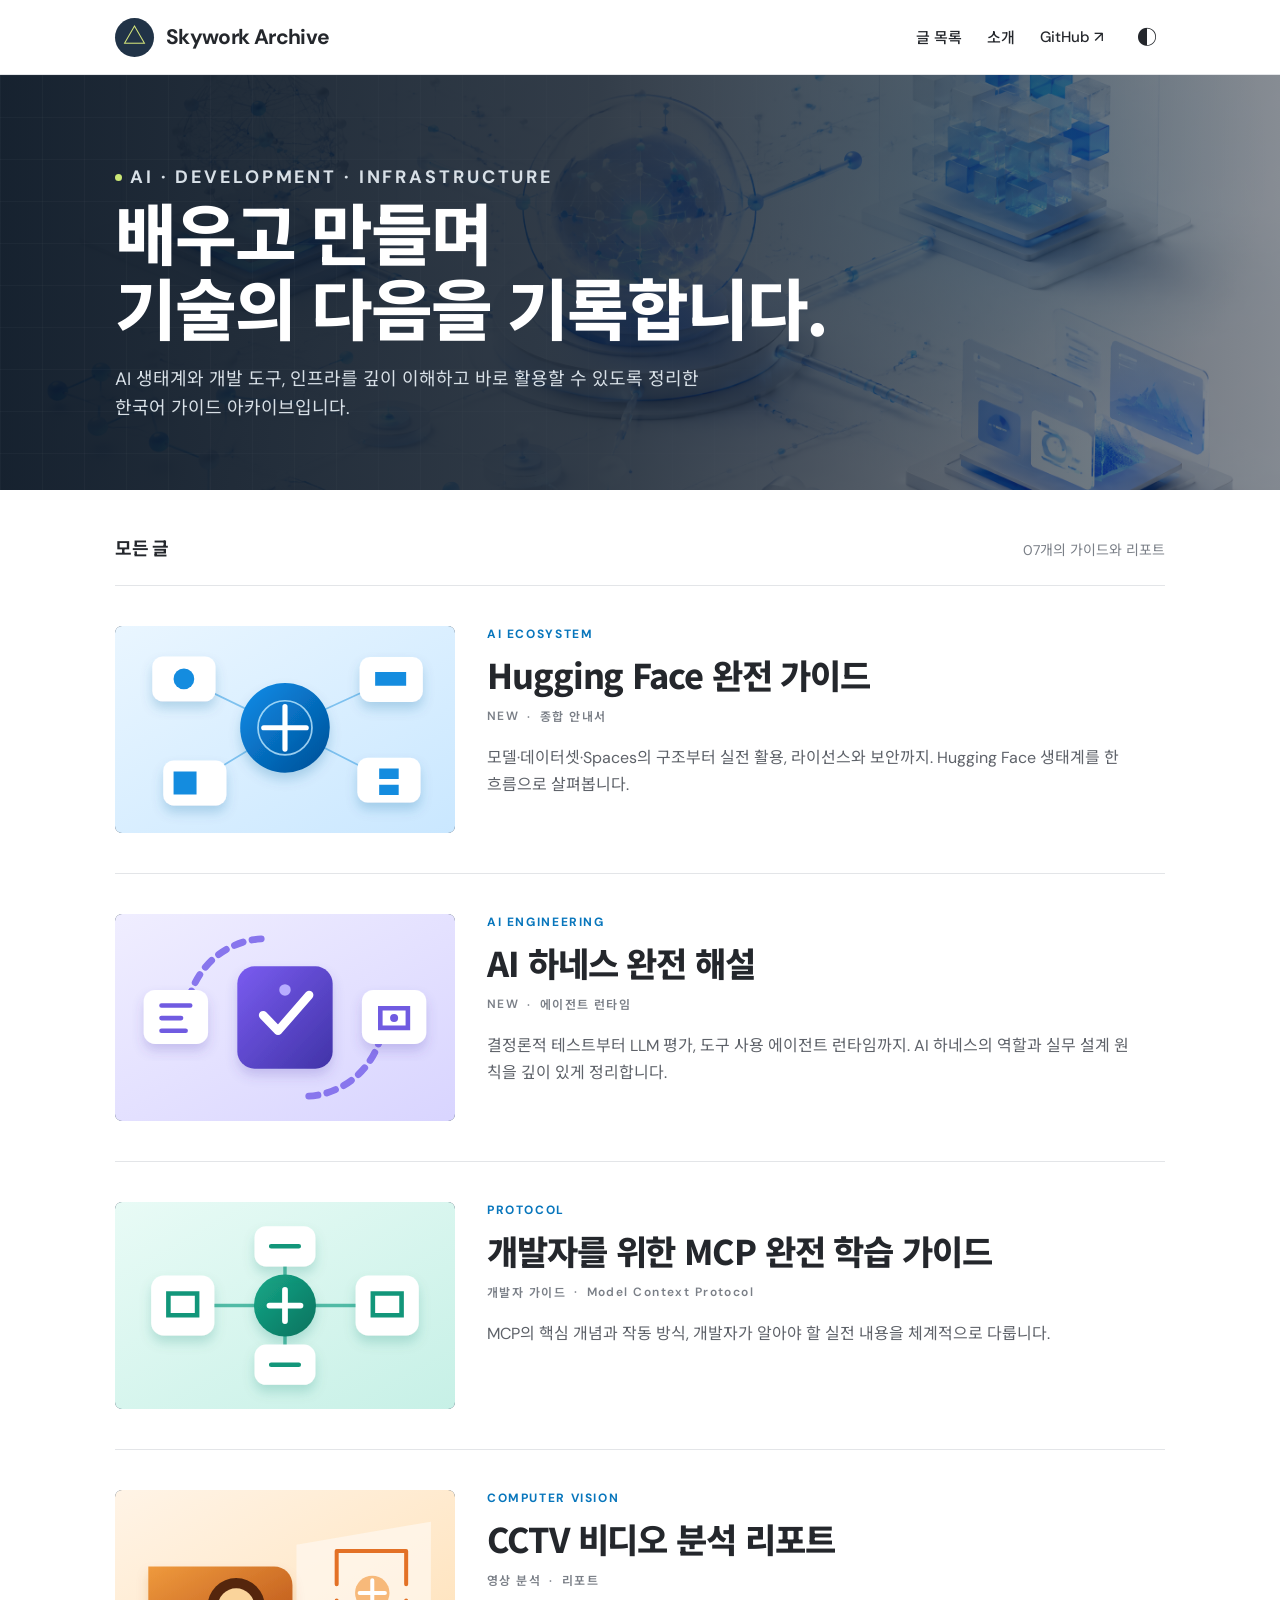
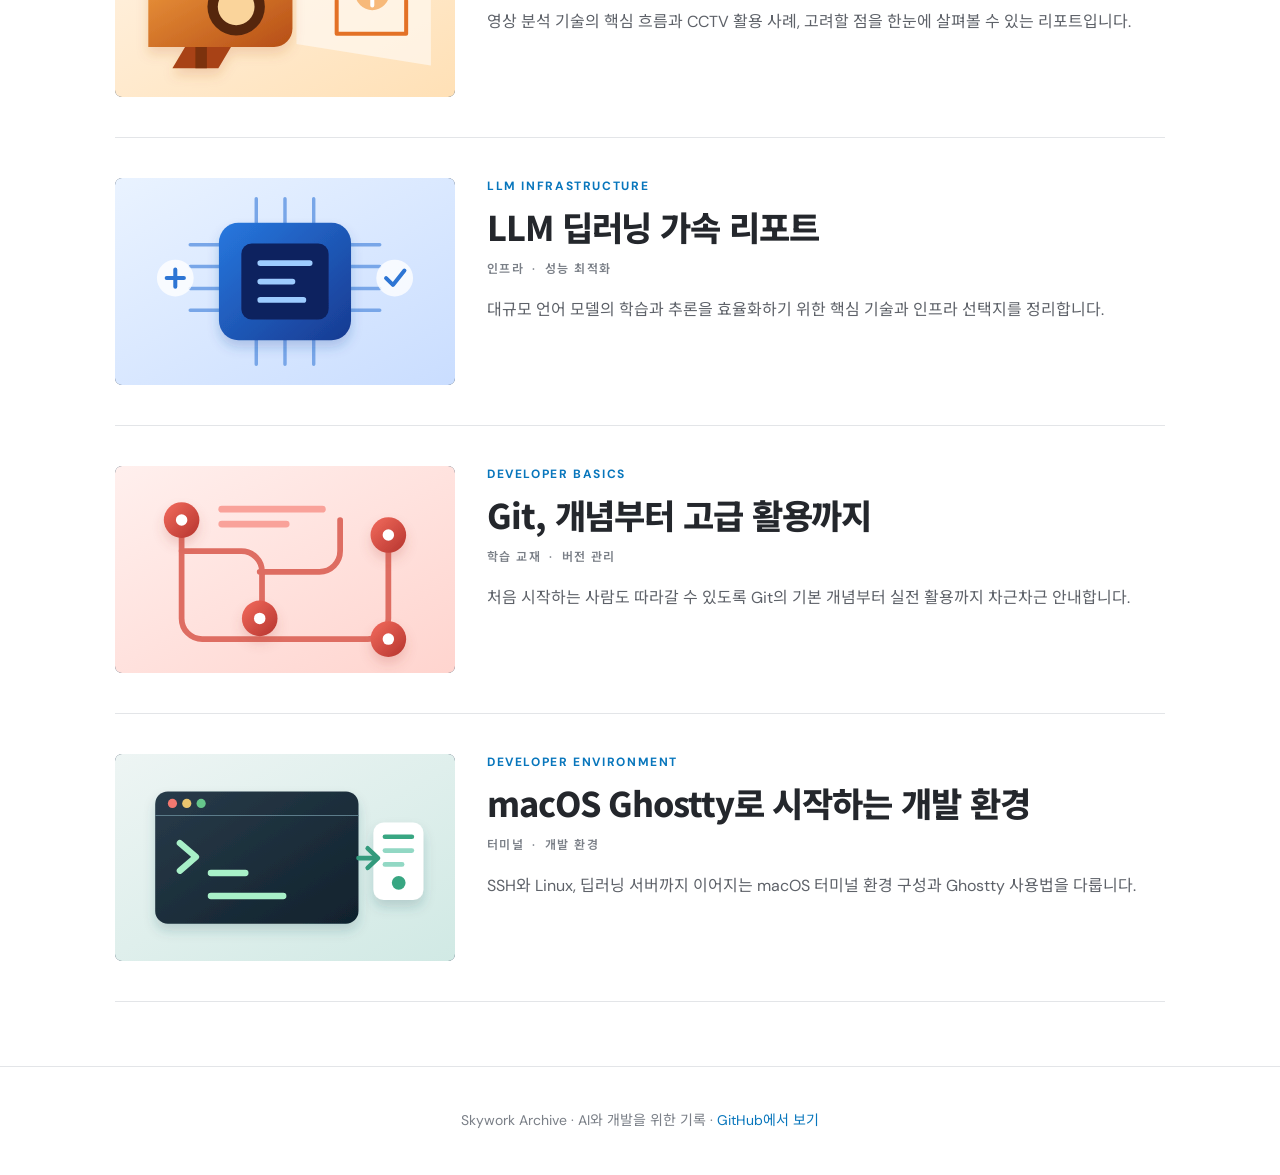
==== commit d88ce022: "feat: add illustrated covers for archive topics" ====
--- a/index.html
+++ b/index.html
@@ -174,7 +174,7 @@
 
     <section class="posts" aria-label="글 목록">
       <article class="post post--with-cover">
-        <a class="post-cover" href="hugging-face-guide/" aria-label="Hugging Face 완전 가이드 열기"><img src="hugging-face-guide/images/hf_ecosystem_hero_2.png" alt="모델과 데이터, 애플리케이션을 연결하는 AI 생태계 일러스트"></a>
+        <a class="post-cover" href="hugging-face-guide/" aria-label="Hugging Face 완전 가이드 열기"><img src="assets/topic-illustrations/hugging-face.svg" alt="모델과 데이터, 애플리케이션 노드를 연결한 AI 허브 일러스트"></a>
         <div>
           <p class="post-kind">AI ECOSYSTEM</p>
           <h3 class="post-title"><a href="hugging-face-guide/">Hugging Face 완전 가이드</a></h3>
@@ -183,64 +183,64 @@
         </div>
       </article>
 
-      <article class="post">
+      <article class="post post--with-cover">
+        <a class="post-cover" href="ai-harness-guide/" aria-label="AI 하네스 완전 해설 열기"><img src="assets/topic-illustrations/ai-harness.svg" alt="통제된 실행과 검증 상태를 표현한 AI 하네스 일러스트"></a>
         <div>
           <p class="post-kind">AI ENGINEERING</p>
           <h3 class="post-title"><a href="ai-harness-guide/">AI 하네스 완전 해설</a></h3>
           <p class="post-meta"><span>NEW</span><span>에이전트 런타임</span></p>
           <p class="post-summary">결정론적 테스트부터 LLM 평가, 도구 사용 에이전트 런타임까지. AI 하네스의 역할과 실무 설계 원칙을 깊이 있게 정리합니다.</p>
         </div>
-        <a class="post-link" href="ai-harness-guide/">읽기</a>
-      </article>
-
-      <article class="post">
+      </article>
+
+      <article class="post post--with-cover">
+        <a class="post-cover" href="mcp_developer_guide.html" aria-label="개발자를 위한 MCP 완전 학습 가이드 열기"><img src="assets/topic-illustrations/mcp.svg" alt="도구와 모델을 연결하는 Model Context Protocol 일러스트"></a>
         <div>
           <p class="post-kind">PROTOCOL</p>
           <h3 class="post-title"><a href="mcp_developer_guide.html">개발자를 위한 MCP 완전 학습 가이드</a></h3>
           <p class="post-meta"><span>개발자 가이드</span><span>Model Context Protocol</span></p>
           <p class="post-summary">MCP의 핵심 개념과 작동 방식, 개발자가 알아야 할 실전 내용을 체계적으로 다룹니다.</p>
         </div>
-        <a class="post-link" href="mcp_developer_guide.html">읽기</a>
-      </article>
-
-      <article class="post">
+      </article>
+
+      <article class="post post--with-cover">
+        <a class="post-cover" href="cctv_video_analytics_report.html" aria-label="CCTV 비디오 분석 리포트 열기"><img src="assets/topic-illustrations/cctv.svg" alt="카메라와 객체 감지 프레임을 표현한 영상 분석 일러스트"></a>
         <div>
           <p class="post-kind">COMPUTER VISION</p>
           <h3 class="post-title"><a href="cctv_video_analytics_report.html">CCTV 비디오 분석 리포트</a></h3>
           <p class="post-meta"><span>영상 분석</span><span>리포트</span></p>
           <p class="post-summary">영상 분석 기술의 핵심 흐름과 CCTV 활용 사례, 고려할 점을 한눈에 살펴볼 수 있는 리포트입니다.</p>
         </div>
-        <a class="post-link" href="cctv_video_analytics_report.html">읽기</a>
-      </article>
-
-      <article class="post">
+      </article>
+
+      <article class="post post--with-cover">
+        <a class="post-cover" href="llm_deep_learning_acceleration_report.html" aria-label="LLM 딥러닝 가속 리포트 열기"><img src="assets/topic-illustrations/llm.svg" alt="언어 모델용 가속 칩과 데이터 흐름을 표현한 일러스트"></a>
         <div>
           <p class="post-kind">LLM INFRASTRUCTURE</p>
           <h3 class="post-title"><a href="llm_deep_learning_acceleration_report.html">LLM 딥러닝 가속 리포트</a></h3>
           <p class="post-meta"><span>인프라</span><span>성능 최적화</span></p>
           <p class="post-summary">대규모 언어 모델의 학습과 추론을 효율화하기 위한 핵심 기술과 인프라 선택지를 정리합니다.</p>
         </div>
-        <a class="post-link" href="llm_deep_learning_acceleration_report.html">읽기</a>
-      </article>
-
-      <article class="post">
+      </article>
+
+      <article class="post post--with-cover">
+        <a class="post-cover" href="git_study.html" aria-label="Git 개념부터 고급 활용까지 열기"><img src="assets/topic-illustrations/git.svg" alt="브랜치와 커밋 그래프를 표현한 Git 일러스트"></a>
         <div>
           <p class="post-kind">DEVELOPER BASICS</p>
           <h3 class="post-title"><a href="git_study.html">Git, 개념부터 고급 활용까지</a></h3>
           <p class="post-meta"><span>학습 교재</span><span>버전 관리</span></p>
           <p class="post-summary">처음 시작하는 사람도 따라갈 수 있도록 Git의 기본 개념부터 실전 활용까지 차근차근 안내합니다.</p>
         </div>
-        <a class="post-link" href="git_study.html">읽기</a>
-      </article>
-
-      <article class="post">
+      </article>
+
+      <article class="post post--with-cover">
+        <a class="post-cover" href="ghostty_mac.html" aria-label="macOS Ghostty로 시작하는 개발 환경 열기"><img src="assets/topic-illustrations/terminal.svg" alt="터미널 창과 원격 서버 연결을 표현한 개발 환경 일러스트"></a>
         <div>
           <p class="post-kind">DEVELOPER ENVIRONMENT</p>
           <h3 class="post-title"><a href="ghostty_mac.html">macOS Ghostty로 시작하는 개발 환경</a></h3>
           <p class="post-meta"><span>터미널</span><span>개발 환경</span></p>
           <p class="post-summary">SSH와 Linux, 딥러닝 서버까지 이어지는 macOS 터미널 환경 구성과 Ghostty 사용법을 다룹니다.</p>
         </div>
-        <a class="post-link" href="ghostty_mac.html">읽기</a>
       </article>
     </section>
   </main>
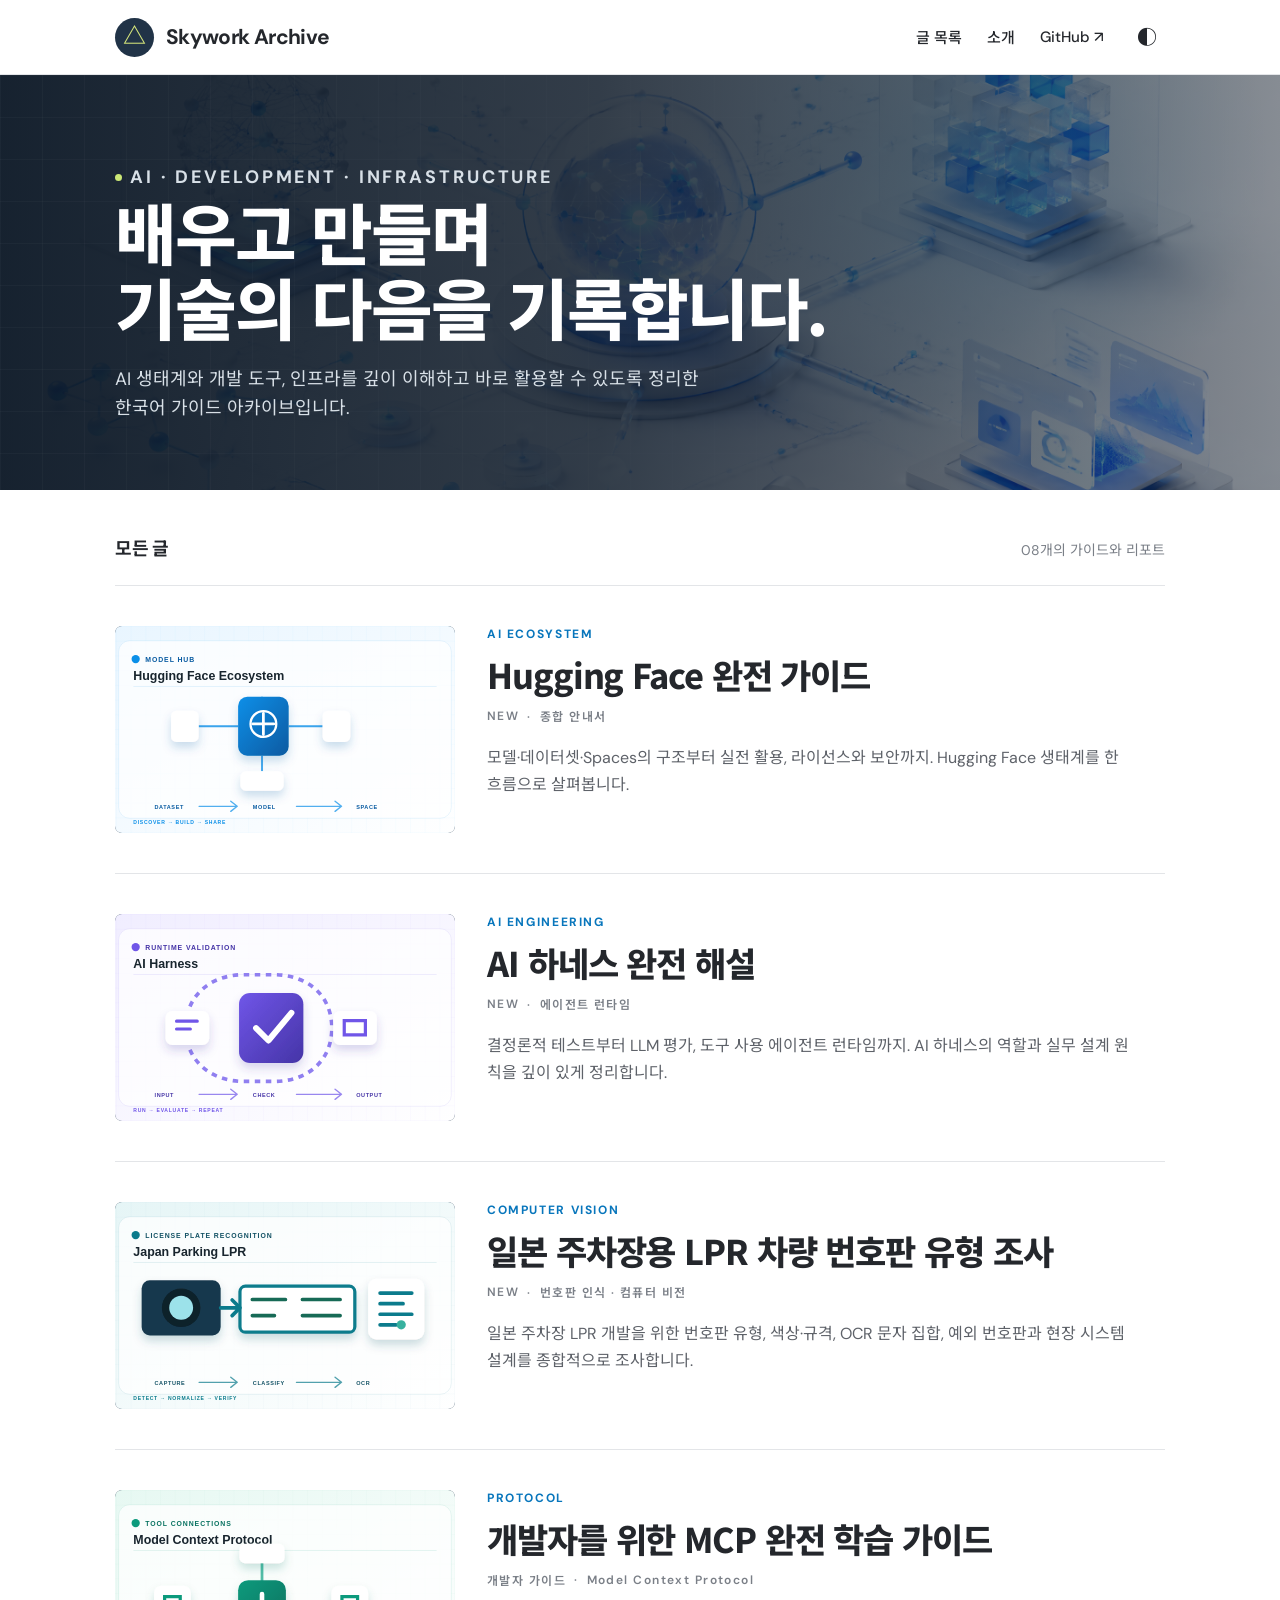
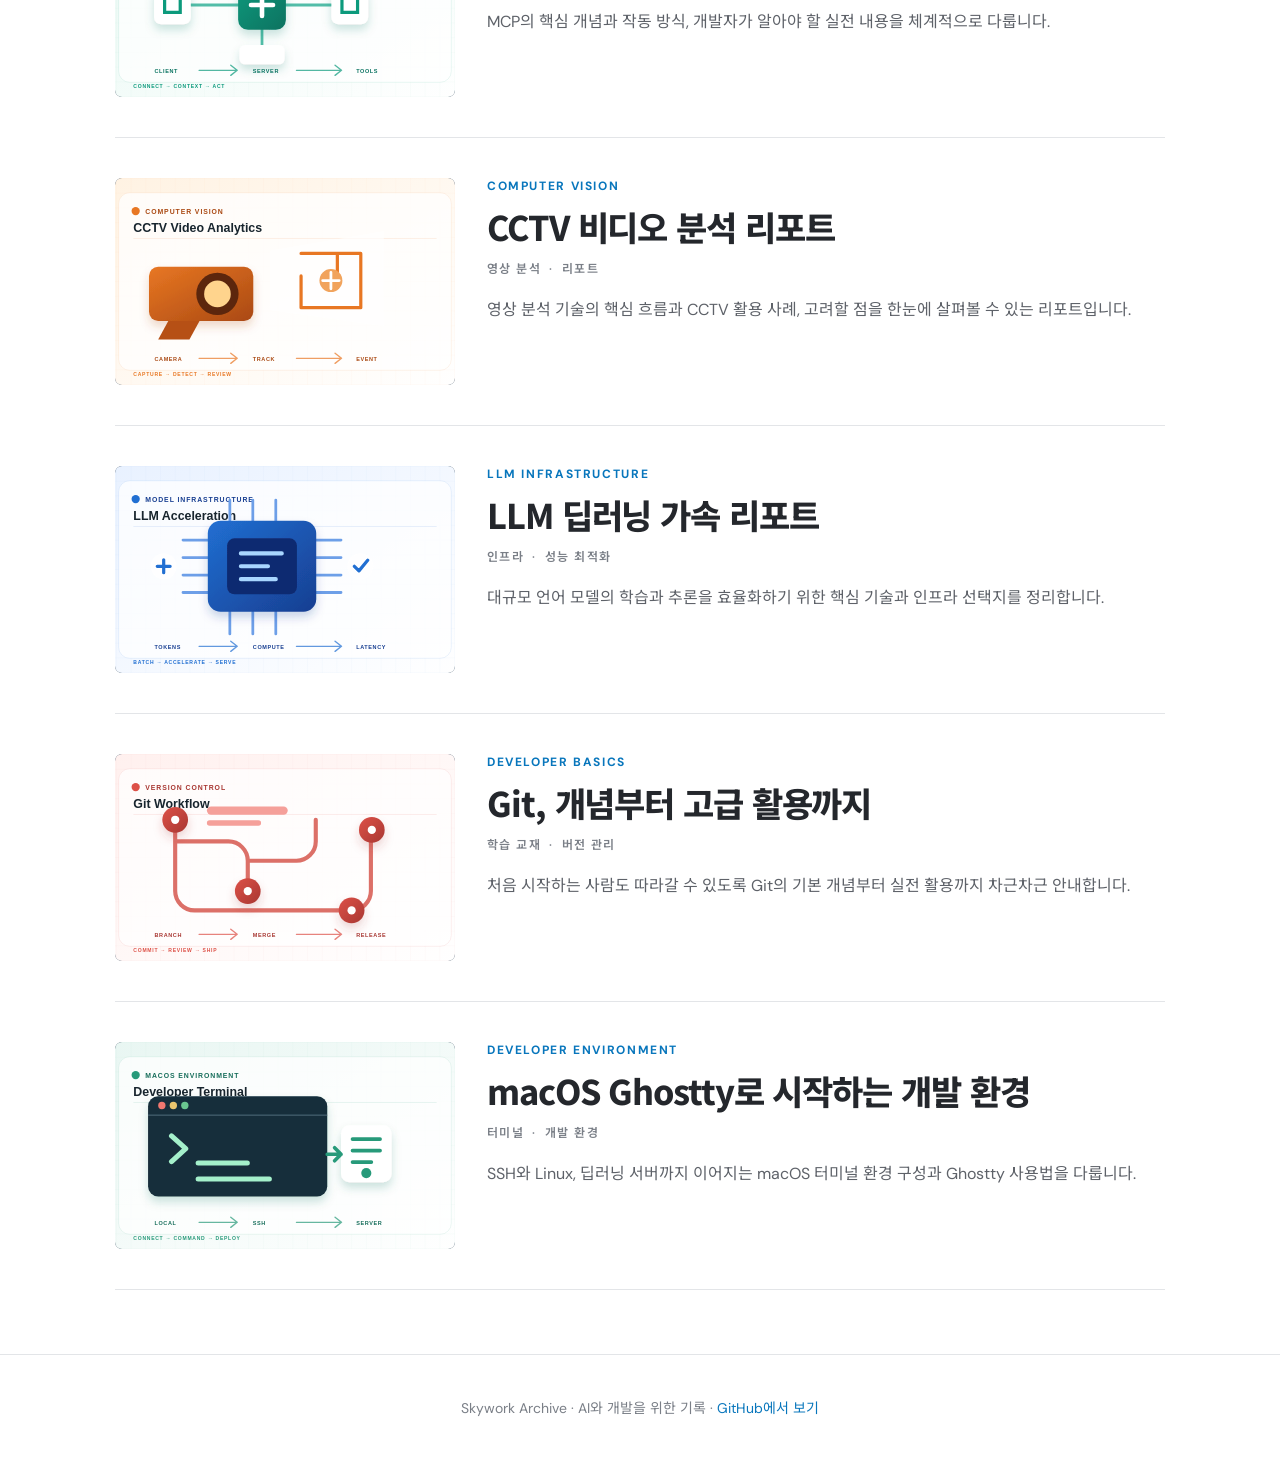
==== commit d63ba734: "feat: add detailed covers and Japan LPR guide" ====
--- a/index.html
+++ b/index.html
@@ -169,7 +169,7 @@
   <main class="container" id="articles">
     <div class="intro-row">
       <h2>모든 글</h2>
-      <p>07개의 가이드와 리포트</p>
+      <p>08개의 가이드와 리포트</p>
     </div>
 
     <section class="posts" aria-label="글 목록">
@@ -190,6 +190,16 @@
           <h3 class="post-title"><a href="ai-harness-guide/">AI 하네스 완전 해설</a></h3>
           <p class="post-meta"><span>NEW</span><span>에이전트 런타임</span></p>
           <p class="post-summary">결정론적 테스트부터 LLM 평가, 도구 사용 에이전트 런타임까지. AI 하네스의 역할과 실무 설계 원칙을 깊이 있게 정리합니다.</p>
+        </div>
+      </article>
+
+      <article class="post post--with-cover">
+        <a class="post-cover" href="japan-parking-lpr-guide/" aria-label="일본 주차장 LPR 차량 번호판 유형 조사 열기"><img src="assets/topic-illustrations/japan-lpr.svg" alt="카메라, 일본 차량 번호판, OCR 결과 패널을 표현한 주차장 LPR 일러스트"></a>
+        <div>
+          <p class="post-kind">COMPUTER VISION</p>
+          <h3 class="post-title"><a href="japan-parking-lpr-guide/">일본 주차장용 LPR 차량 번호판 유형 조사</a></h3>
+          <p class="post-meta"><span>NEW</span><span>번호판 인식 · 컴퓨터 비전</span></p>
+          <p class="post-summary">일본 주차장 LPR 개발을 위한 번호판 유형, 색상·규격, OCR 문자 집합, 예외 번호판과 현장 시스템 설계를 종합적으로 조사합니다.</p>
         </div>
       </article>
 
